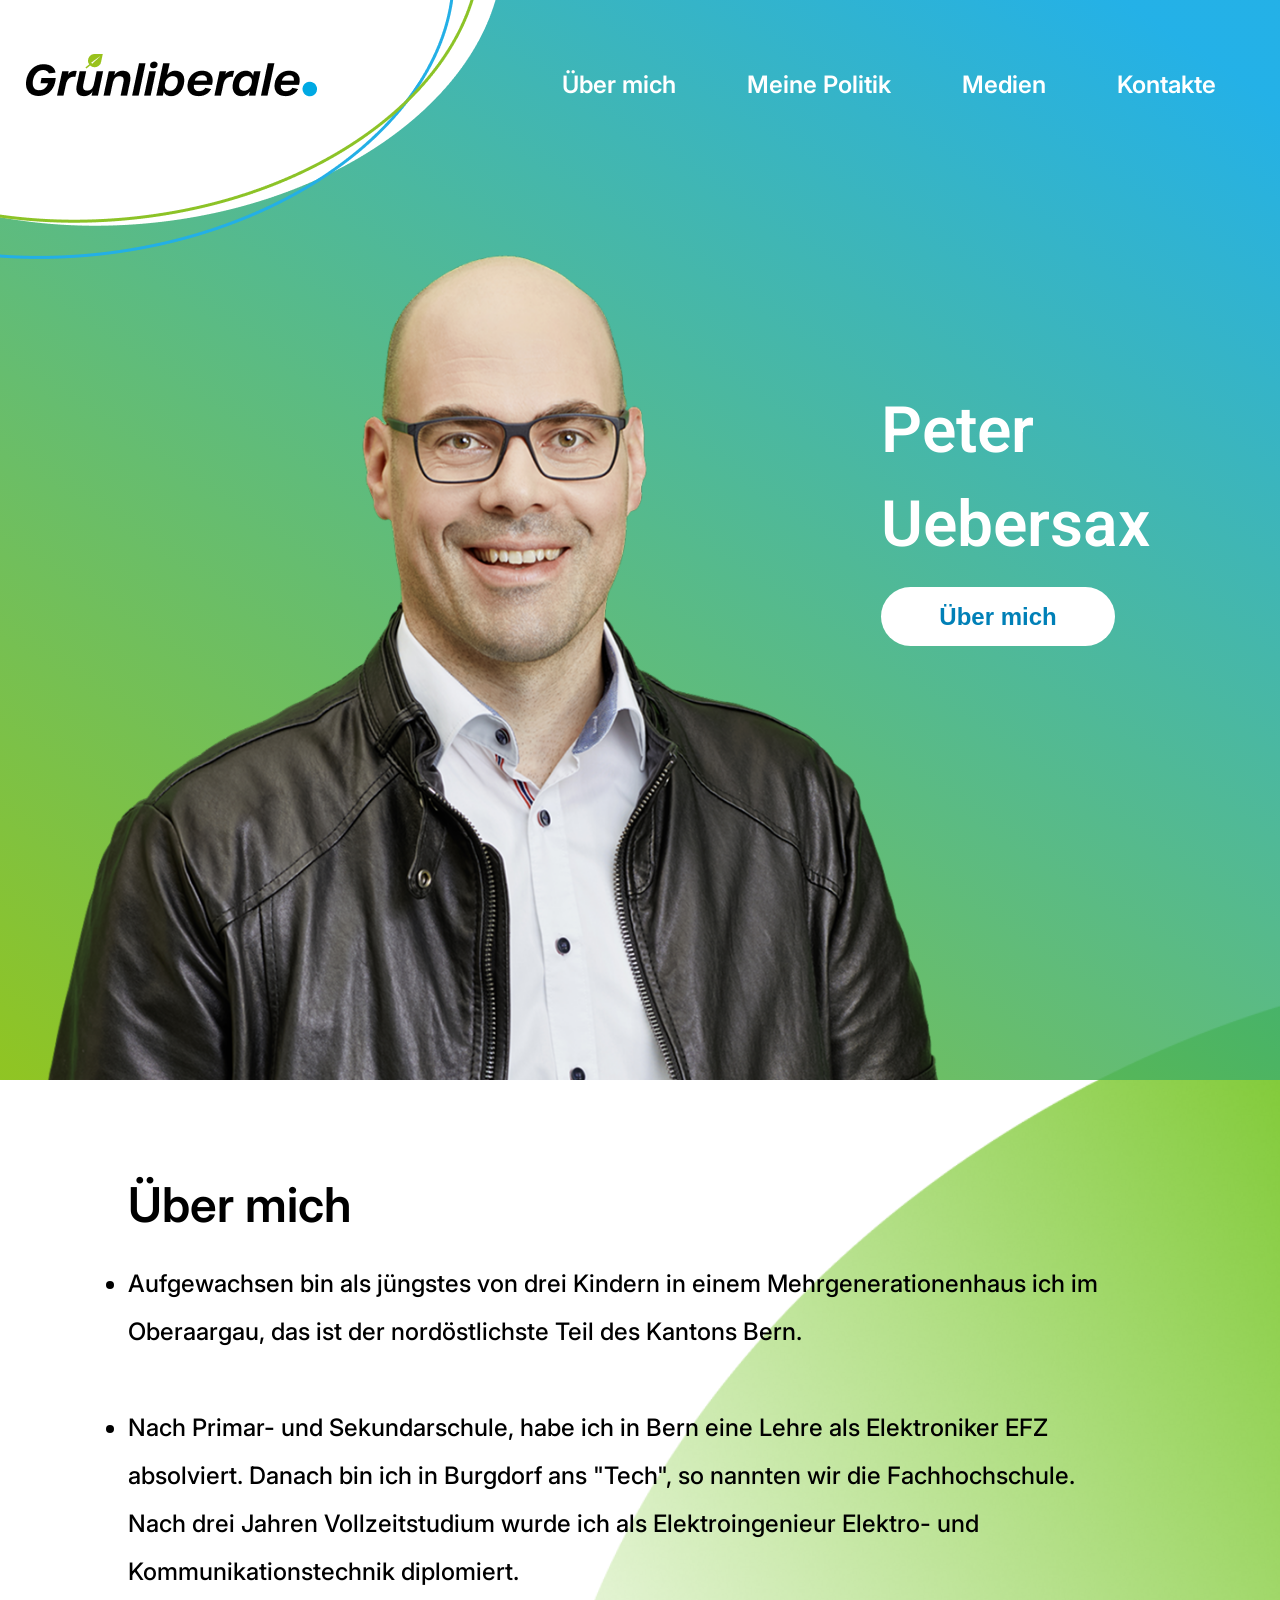
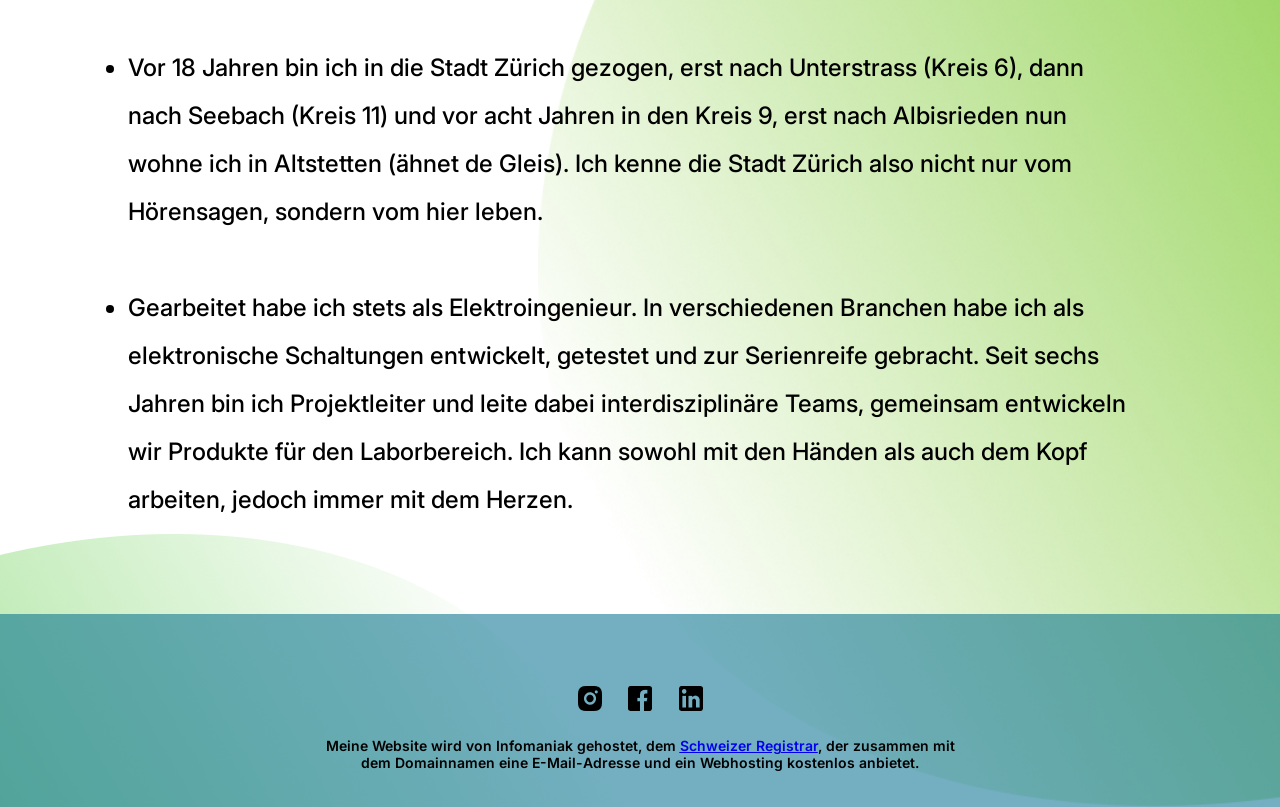
==== pages/about_me.html @ 48e0bdb0 "Pages separated" ====
<!DOCTYPE html>
<html lang="en">
  <head>
    <meta charset="UTF-8" />
    <meta name="viewport" content="width=device-width, initial-scale=1.0" />
    <title>Document</title>
    <link rel="stylesheet" href="../css/about_me.css" />
    <script src="../JS/about_me.js" defer></script>
  </head>
  <body>
    <header class="header">
      <button class="burger_toggle" id="burgerToggle" aria-label="Menu">
    <span></span>
    <span></span>
    <span></span>
  </button>
  <nav class="burger_menu" id="burgerMenu">
    <ul class="burger_menu__list">
      <li class="burger_menu__item"><a href="#main__title">Über mich</a></li>
      <li class="burger_menu__item"><a href="#meine-politik">Meine Politik</a></li>
      <li class="burger_menu__item"><a href="#medien">Medien</a></li>
      <li class="burger_menu__item"><a href="#kontakte">Kontakte</a></li>
    </ul>
  </nav>
  <ul class="header__block">
    <li class="header__about_me">Über mich</li>
    <li class="header__my_politic">Meine Politik</li>
    <li class="header__media">Medien</li>
    <li class="header__contacts">Kontakte</li>
  </ul>
    </header>
    <main class="main">
      <section class="main__slogan">
        <img class="main__logo_mobile" src="img/logo_mobile.png" alt="">
        <img class="main__logo" src="/img/logo.png" alt="" />
        <img
          class="main__logo_blue_line"
          src="/img/logo_blue_line.png"
          alt=""
        />
        <img
          class="main__logo_green_line"
          src="/img/logo_green_line.png"
          alt=""
        />
        <img class="main__logo_bg" src="/img/logo_bg.png" alt="" />
        <img class="main__img" src="/img/Peter_main.png" alt="" />
        <img class="main__img_mobile" src="/img/Peter_mobile.png" alt="" />

        <h1 class="main__name">Peter Uebersax</h1>
        <a href="#main__title"><button class="main__btn">Über mich</button></a>
      </section>
      <section class="main__text_section">
        <h2 class="main__title" id="main__title">Über mich</h2>
        <ul class="main__desc">
          <li class="main__desc__item">
            Aufgewachsen bin als jüngstes von drei Kindern in einem
            Mehrgenerationenhaus ich im Oberaargau, das ist der nordöstlichste
            Teil des Kantons Bern.
          </li>
          <br />
          <li class="main__desc__item">
            Nach Primar- und Sekundarschule, habe ich in Bern eine Lehre als
            Elektroniker EFZ absolviert. Danach bin ich in Burgdorf ans "Tech",
            so nannten wir die Fachhochschule. Nach drei Jahren Vollzeitstudium
            wurde ich als Elektroingenieur Elektro- und Kommunikationstechnik diplomiert.
          </li>
          <br />
          <li class="main__desc__item">
            Vor 18 Jahren bin ich in die Stadt Zürich gezogen, erst nach
            Unterstrass (Kreis 6), dann nach Seebach (Kreis 11) und vor acht
            Jahren in den Kreis 9, erst nach Albisrieden nun wohne ich in
            Altstetten (ähnet de Gleis). Ich kenne die Stadt Zürich also nicht
            nur vom Hörensagen, sondern vom hier leben.
          </li>
          <br />
          <li class="main__desc__item">
            Gearbeitet habe ich stets als Elektroingenieur. In verschiedenen
            Branchen habe ich als elektronische Schaltungen entwickelt, getestet
            und zur Serienreife gebracht. Seit sechs Jahren bin ich
            Projektleiter und leite dabei interdisziplinäre Teams, gemeinsam
            entwickeln wir Produkte für den Laborbereich. Ich kann sowohl mit
            den Händen als auch dem Kopf arbeiten, jedoch immer mit dem Herzen.
          </li>
        </ul>
      </section>
    </main>

    <footer class="footer">
        <ul class="footer__icons">
            <li class="footer__icons__item"><a href="https://www.instagram.com/peter.uebersax/"><img class="footer__icons__item__img" src="/img/insta.png" alt=""></a></li>
            <li class="footer__icons__item"><a href="https://www.facebook.com/peter.uebersax.12"><img class="footer__icons__item__img" src="/img/facebook.png" alt=""></a></li>
            <li class="footer__icons__item"><a href="https://www.linkedin.com/in/peter-u-022654145/"><img class="footer__icons__item__img" src="/img/linkedin.png" alt=""></a></li>
        </ul>
        <p class="footer__text">Meine Website wird von Infomaniak gehostet, dem <a href="https://www.infomaniak.com/de/domains"><span class="footer__text__link">Schweizer Registrar</a></span>, der zusammen mit dem Domainnamen eine E-Mail-Adresse und ein Webhosting kostenlos anbietet.</p>
        <img class="ellipse_left" src="/img/ellipse_left.png" alt="">
        <img class="ellipse_right" src="/img/ellipse_right.png" alt="">
        <img class="ellipse_mob_left" src="/img/ellipse_mob_left.png" alt="">
        <img class="ellipse_mob_right" src="/img/ellipse_mob_right.png" alt="">
    </footer>
  </body>
</html>
---- css/about_me.css ----
@import url("https://fonts.googleapis.com/css2?family=Heebo:wght@100..900&family=Inter:ital,opsz,wght@0,14..32,100..900;1,14..32,100..900&display=swap");
* {
  margin: 0;
  padding: 0;
  box-sizing: border-box;
}

html {
  scroll-behavior: smooth;
  overflow-x: hidden;
  width: 100%;
}

body {
  margin: 0 auto;
  width: 100%;
  max-width: 1920px;
  overflow-x: hidden;
  margin: 0 auto;
  font-weight: 500;
  font-size: 24px;
  font-family: "Inter", sans-serif;
  position: relative;
}

.header__block {
  position: absolute;
  top: 70px;
  right: 5%;
  display: flex;
  width: 654px;
  height: 29px;
  justify-content: space-between;
  align-items: center;
  color: #ffffff;
  z-index: 2;
  list-style: none;
  font-weight: 600;
  font-size: 24px;
  cursor: url("/img/leaf.png"), auto;
}

.main {
  width: 100%;
}
.main__slogan {
  position: relative;
  width: 100%;
  max-width: 1920px;
  height: 1080px;
  background: linear-gradient(213.38deg, rgba(0, 164, 227, 0.86) 5.39%, rgba(125, 187, 0, 0.86) 99.09%);
  overflow: hidden;
}
.main__img {
  position: absolute;
  bottom: 0;
  left: 65px;
  max-width: 90%;
  height: auto;
}
.main__img_mobile {
  display: none;
}
.main__logo {
  position: absolute;
  top: 5%;
  left: 2%;
  z-index: 2;
}
.main__logo_mobile {
  display: none;
}
.main__logo_blue_line {
  position: absolute;
  top: 0;
  left: 0;
  z-index: 2;
}
.main__logo_green_line {
  position: absolute;
  top: 0;
  left: 0;
  z-index: 2;
}
.main__logo_bg {
  position: absolute;
  top: 0;
  left: 0;
  z-index: 1;
}
.main__name {
  padding: 385px 14px 14px 881px;
  color: #ffffff;
  z-index: 2;
  font-family: "Heebo", sans-serif;
  font-weight: 600;
  font-size: 96px;
  vertical-align: middle;
}
.main__btn {
  border-radius: 36px;
  background-color: #ffffff;
  width: 234px;
  height: 59px;
  color: #0080b7;
  border-style: none;
  margin-left: 881px;
  font-weight: 600;
  font-size: 24px;
  cursor: url("/img/leaf.png"), auto;
  position: relative;
  z-index: 3;
}
.main__text_section {
  width: 80%;
  padding-top: 95px;
  padding-bottom: 10vh;
  margin: 0 auto;
}
.main__title {
  width: 100%;
  max-width: 1675px;
  height: 58px;
  margin: 0 auto;
  font-weight: 600;
  font-size: 48px;
  vertical-align: middle;
}
.main__desc {
  width: 100%;
  max-width: 1675px;
  height: auto;
  margin-top: 27px;
  font-size: 24px;
  line-height: 48px;
  vertical-align: middle;
  padding-right: 20px;
  box-sizing: border-box;
}

.footer {
  width: 100%;
  height: auto;
  background-color: rgba(1, 109, 140, 0.5490196078);
  position: relative;
}
.footer__icons {
  width: 125px;
  height: auto;
  margin: 0 auto;
  display: flex;
  justify-content: space-between;
  align-items: center;
  list-style: none;
  padding-top: 8vh;
}
.footer__icons__item__img {
  cursor: url("/img/leaf.png"), auto;
}
.footer__text {
  width: 90%;
  max-width: 647px;
  height: auto;
  margin: 0 auto;
  margin-top: 20px;
  padding-bottom: 4vh;
  font-size: 14px;
  text-align: center;
  font-weight: 600;
  font-weight: 600;
  font-size: 14px;
  text-align: center;
  vertical-align: middle;
  text-decoration-style: solid;
  color: #000000;
}
.footer__text__link {
  text-decoration: underline;
  cursor: url("/img/leaf.png"), auto;
}

.ellipse_left {
  position: absolute;
  bottom: 0;
  left: 0;
  z-index: -1;
}

.ellipse_right {
  position: absolute;
  bottom: 0;
  right: 0;
  z-index: -1;
  max-width: 50vw;
  zoom: 1.2;
}

.ellipse_mob_left {
  display: none;
}

.ellipse_mob_right {
  display: none;
}

@media (max-width: 1600px) {
  .main__img {
    left: 4vw;
    zoom: 90%;
    height: auto;
  }
  .main__name {
    font-size: 64px;
  }
}
@media (max-width: 1200px) {
  .main__img {
    left: 2vw;
    zoom: 80%;
    height: auto;
  }
  .main__name {
    font-size: 54px;
    margin-left: -100px;
  }
  .main__btn {
    width: 14vw;
    height: 50px;
    margin-left: 780px;
    font-size: 22px;
  }
  .main__logo {
    zoom: 68%;
    position: absolute;
    top: 5%;
    left: 2%;
    z-index: 2;
  }
  .main__logo_blue_line {
    zoom: 68%;
  }
  .main__logo_green_line {
    zoom: 68%;
  }
  .main__logo_bg {
    zoom: 68%;
  }
  .main__slogan {
    height: 78vh;
  }
}
@media (max-width: 1024px) {
  .main__img {
    zoom: 60%;
  }
  .main__name {
    font-size: 46px;
    margin-left: -290px;
    margin-top: -140px;
  }
  .main__btn {
    width: 14vw;
    height: 50px;
    margin-left: 600px;
  }
  .main__logo {
    zoom: 50%;
  }
  .main__logo_blue_line {
    zoom: 50%;
  }
  .main__logo_green_line {
    zoom: 50%;
  }
  .main__logo_bg {
    zoom: 50%;
  }
  .main__slogan {
    height: 700px;
  }
  .header__block {
    position: absolute;
    top: 50px;
    width: 60vw;
    font-size: 18px;
  }
}
@media (max-width: 820px) {
  .main__img {
    zoom: 50%;
  }
  .main__name {
    font-size: 34px;
    margin-left: -400px;
    margin-top: -9vh;
  }
  .main__btn {
    height: 45px;
    font-size: 16px;
    margin-left: 480px;
  }
  .main__logo {
    zoom: 50%;
  }
  .main__logo_blue_line {
    zoom: 50%;
  }
  .main__logo_green_line {
    zoom: 50%;
  }
  .main__logo_bg {
    zoom: 50%;
  }
  .main__slogan {
    height: 600px;
  }
  .header__block {
    position: absolute;
    top: 50px;
    width: 60vw;
    font-size: 18px;
  }
}
@media (max-width: 650px) {
  .main__img {
    zoom: 40%;
  }
  .main__name {
    font-size: 24px;
    margin-left: -520px;
    margin-top: -19vh;
  }
  .main__btn {
    font-size: 14px;
    margin-left: 360px;
    height: 30px;
  }
  .main__logo {
    zoom: 30%;
  }
  .main__logo_blue_line {
    zoom: 30%;
  }
  .main__logo_green_line {
    zoom: 30%;
  }
  .main__logo_bg {
    zoom: 30%;
  }
  .main__slogan {
    height: 500px;
  }
  .header__block {
    position: absolute;
    top: 30px;
    width: 65vw;
    font-size: 12px;
  }
}
@media (max-width: 480px) {
  .main__slogan {
    height: 852px;
    background: url("../img/about_me_bg_mobile.png") no-repeat center/cover;
  }
  .main__img {
    display: none;
  }
  .main__img_mobile {
    display: block;
    position: absolute;
    bottom: 0;
    left: 0;
    height: 517px;
  }
  .main__name {
    position: absolute;
    top: 204px;
    right: 26px;
    font-size: 40px;
    vertical-align: middle;
    height: 59px;
    padding: 0;
    margin: 0;
  }
  .main__btn {
    font-size: 14px;
    margin: 0;
    position: absolute;
    top: 282px;
    right: 26px;
    height: 33px;
    width: 135px;
  }
  .main__logo {
    display: none;
  }
  .main__logo_mobile {
    display: block;
    position: absolute;
    top: 0;
    left: 0;
    z-index: 2;
    scale: 25%;
    transform-origin: top left;
  }
  .main__logo_blue_line {
    display: none;
  }
  .main__logo_green_line {
    display: none;
  }
  .main__logo_bg {
    display: none;
  }
  .main__slogan {
    height: 852px;
  }
  .main__title {
    font-size: 29px;
  }
  .main__desc {
    margin-top: 0;
  }
  .main__desc__item {
    font-size: 16px;
    line-height: 22px;
  }
  .main__text_section {
    padding-top: 47px;
  }
  .header__block {
    display: none;
  }
  .footer__icons {
    padding-top: 31px;
  }
  .footer__text {
    font-size: 10px;
    margin-top: 0;
    padding-bottom: 15px;
  }
  .ellipse_left {
    display: none;
  }
  .ellipse_right {
    display: none;
  }
  .ellipse_mob_left {
    display: block;
    position: absolute;
    bottom: 0;
    left: 0;
    z-index: -1;
    width: 200px;
  }
  .ellipse_mob_right {
    display: block;
    position: absolute;
    bottom: 850px;
    right: 0;
    z-index: -1;
    width: 190px;
  }
}
.burger_toggle {
  display: none;
  position: absolute;
  top: 32px;
  right: 32px;
  width: 36px;
  height: 36px;
  background: none;
  border: none;
  cursor: pointer;
  z-index: 11;
  padding: 0;
  flex-direction: column;
  justify-content: space-around;
  align-items: center;
}
.burger_toggle span {
  display: block;
  width: 28px;
  height: 3px;
  background-color: #ffffff;
  border-radius: 2px;
  transition: all 0.3s ease;
}
.burger_toggle.active span:nth-child(1) {
  transform: rotate(45deg) translate(10px, 10px);
}
.burger_toggle.active span:nth-child(2) {
  opacity: 0;
}
.burger_toggle.active span:nth-child(3) {
  transform: rotate(-45deg) translate(7px, -7px);
}

.burger_menu {
  display: none;
  position: fixed;
  top: 0;
  left: -100%;
  width: 100%;
  height: 100vh;
  background: linear-gradient(213.38deg, rgba(0, 164, 227, 0.95) 5.39%, rgba(125, 187, 0, 0.95) 99.09%);
  z-index: 10;
  transition: left 0.3s ease;
}
.burger_menu.active {
  left: 0;
}
.burger_menu__list {
  display: flex;
  flex-direction: column;
  justify-content: center;
  align-items: center;
  height: 100%;
  list-style: none;
  padding: 0;
  margin: 0;
  gap: 40px;
}
.burger_menu__item a {
  color: #ffffff;
  font-size: 32px;
  font-weight: 600;
}
.burger_menu__item a:hover {
  transform: scale(1.1);
}
.burger_menu__item a:active {
  transform: scale(0.95);
}

@media (max-width: 480px) {
  .burger_toggle {
    display: flex;
  }
  .burger_menu {
    display: block;
  }
}
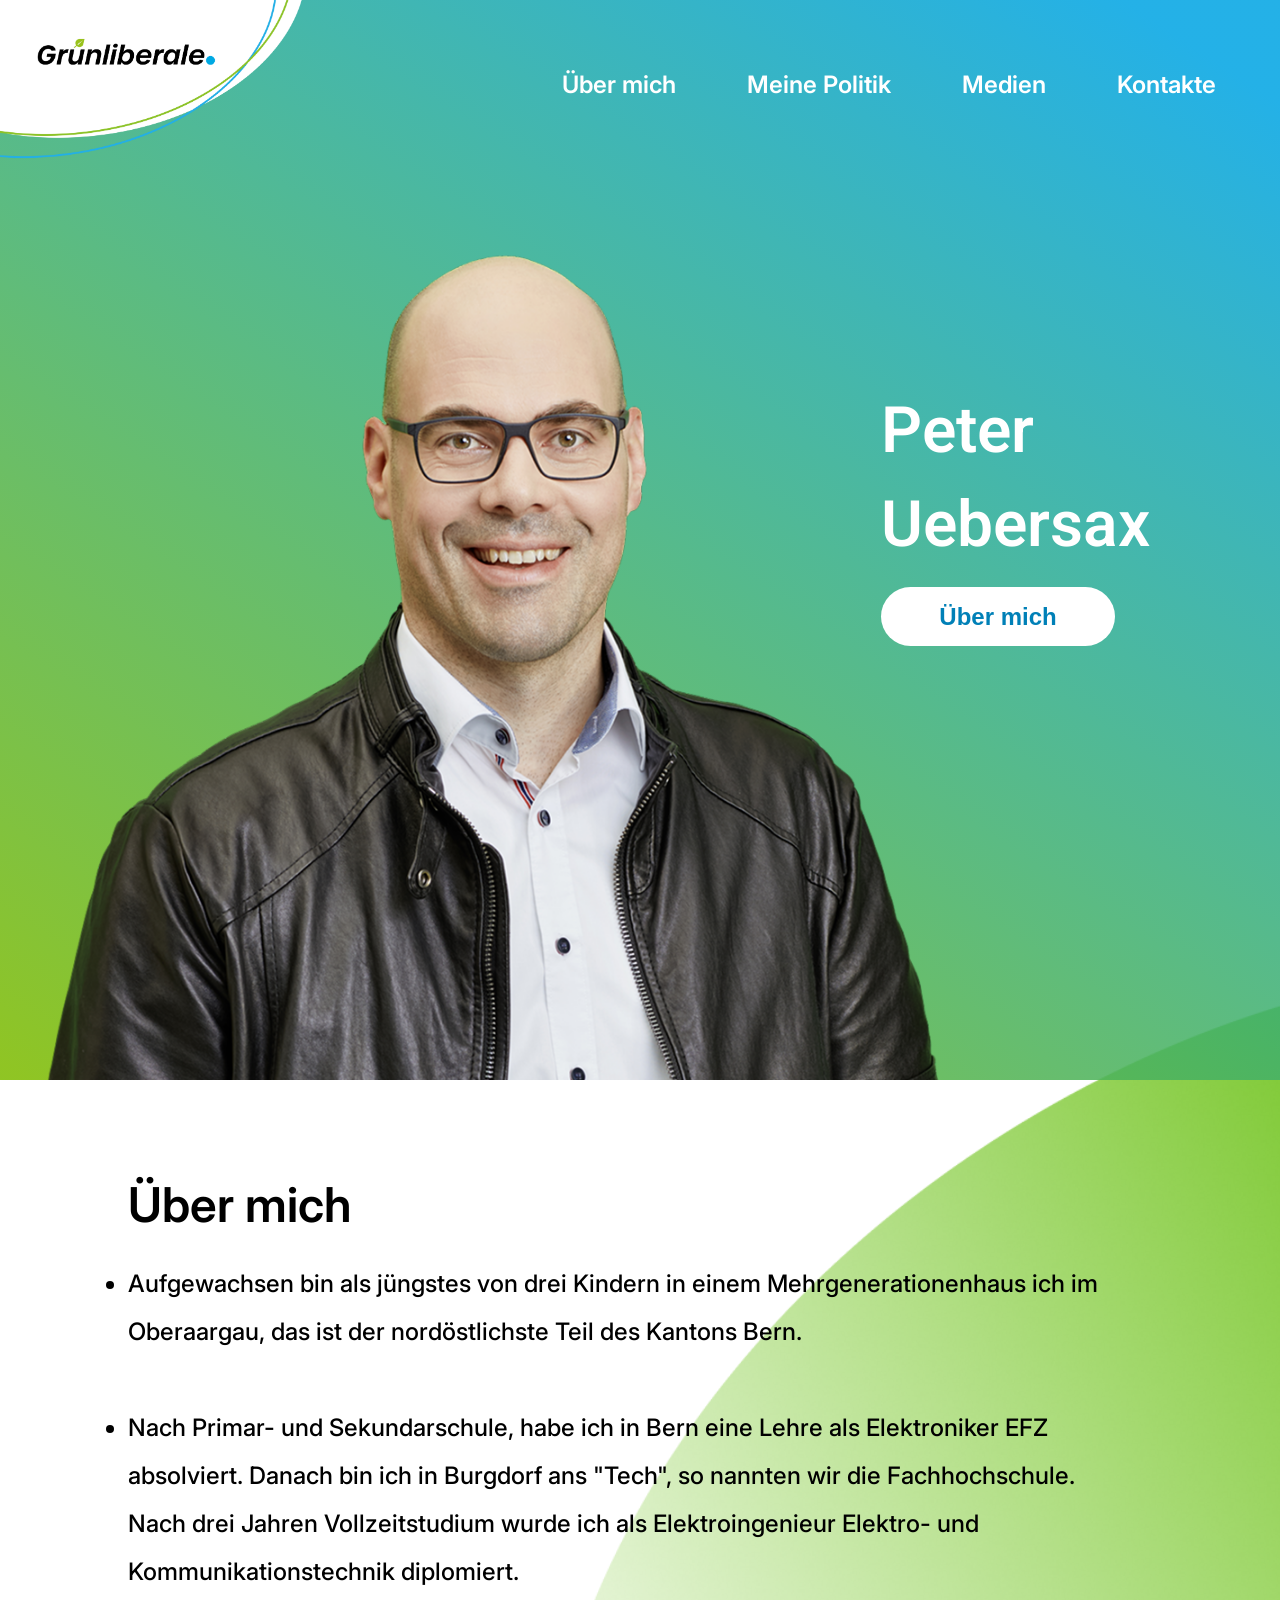
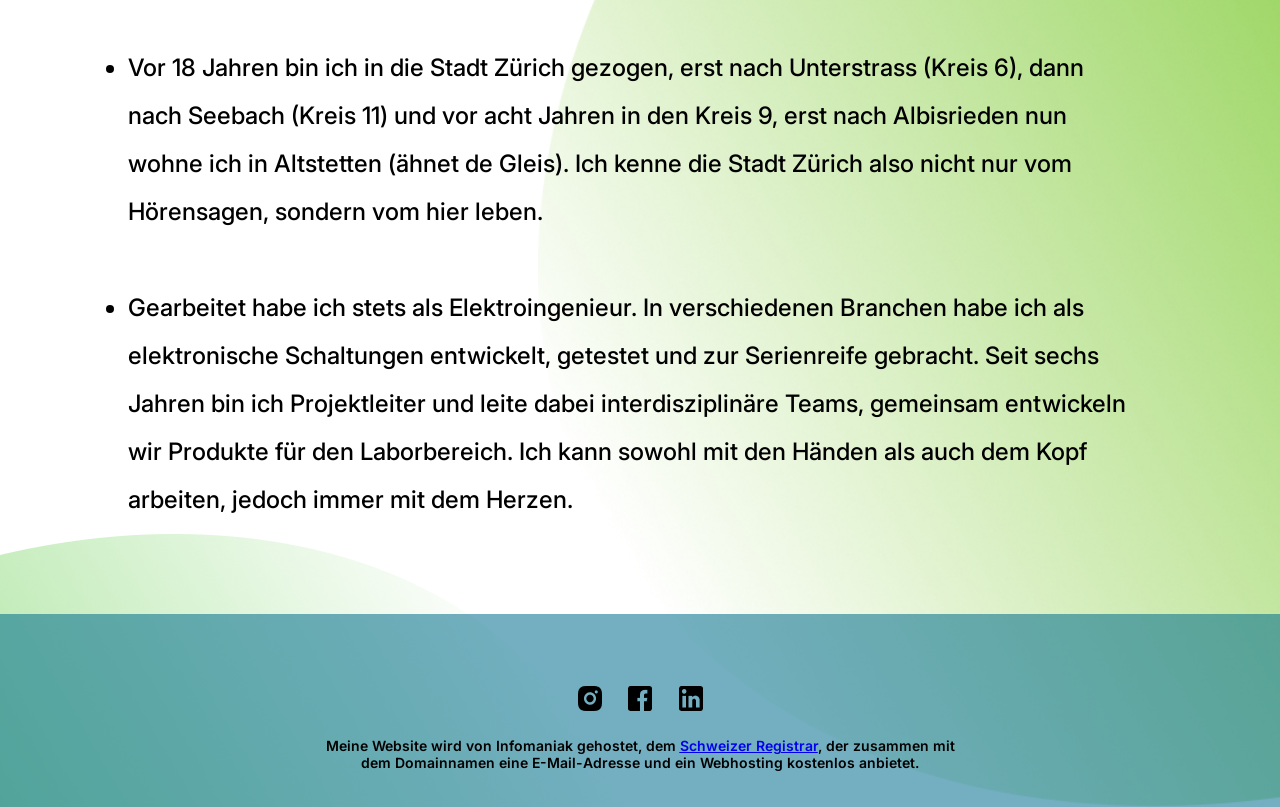
==== commit 3c4f8dc0: "worked on Meine Politic page" ====
--- a/pages/about_me.html
+++ b/pages/about_me.html
@@ -3,9 +3,11 @@
   <head>
     <meta charset="UTF-8" />
     <meta name="viewport" content="width=device-width, initial-scale=1.0" />
-    <title>Document</title>
+    <title>Über mich</title>
     <link rel="stylesheet" href="../css/about_me.css" />
-    <script src="../JS/about_me.js" defer></script>
+    <link rel="stylesheet" href="../css/footer.css">
+    
+    <script src="../JS/burger.js" defer></script>
   </head>
   <body>
     <header class="header">
@@ -31,19 +33,9 @@
     </header>
     <main class="main">
       <section class="main__slogan">
-        <img class="main__logo_mobile" src="img/logo_mobile.png" alt="">
+        <img class="main__logo_mobile" src="../img/logo_mobile.png" alt="">
         <img class="main__logo" src="/img/logo.png" alt="" />
-        <img
-          class="main__logo_blue_line"
-          src="/img/logo_blue_line.png"
-          alt=""
-        />
-        <img
-          class="main__logo_green_line"
-          src="/img/logo_green_line.png"
-          alt=""
-        />
-        <img class="main__logo_bg" src="/img/logo_bg.png" alt="" />
+
         <img class="main__img" src="/img/Peter_main.png" alt="" />
         <img class="main__img_mobile" src="/img/Peter_mobile.png" alt="" />
 
@@ -99,4 +91,4 @@
         <img class="ellipse_mob_right" src="/img/ellipse_mob_right.png" alt="">
     </footer>
   </body>
-</html>
+</html>
--- a/css/about_me.css
+++ b/css/about_me.css
@@ -1,28 +1,49 @@
 @import url("https://fonts.googleapis.com/css2?family=Heebo:wght@100..900&family=Inter:ital,opsz,wght@0,14..32,100..900;1,14..32,100..900&display=swap");
-* {
-  margin: 0;
-  padding: 0;
-  box-sizing: border-box;
-}
-
-html {
-  scroll-behavior: smooth;
-  overflow-x: hidden;
-  width: 100%;
-}
-
-body {
-  margin: 0 auto;
-  width: 100%;
-  max-width: 1920px;
-  overflow-x: hidden;
-  margin: 0 auto;
-  font-weight: 500;
-  font-size: 24px;
-  font-family: "Inter", sans-serif;
-  position: relative;
-}
-
+.main__logo {
+  position: absolute;
+  top: 0;
+  left: 0;
+  z-index: 2;
+  width: 25%;
+}
+.main__logo_mobile {
+  display: none;
+}
+
+@media (max-width: 1200px) {
+  .main__logo {
+    zoom: 68%;
+    position: absolute;
+    z-index: 2;
+  }
+  .main__slogan {
+    height: 78vh;
+  }
+}
+@media (max-width: 1024px) {
+  .main__logo {
+    zoom: 50%;
+  }
+}
+@media (max-width: 650px) {
+  .main__logo {
+    zoom: 30%;
+  }
+}
+@media (max-width: 480px) {
+  .main__logo {
+    display: none;
+  }
+  .main__logo_mobile {
+    display: block;
+    position: absolute;
+    top: 0;
+    left: 0;
+    z-index: 2;
+    scale: 25%;
+    transform-origin: top left;
+  }
+}
 .header__block {
   position: absolute;
   top: 70px;
@@ -37,247 +58,10 @@
   list-style: none;
   font-weight: 600;
   font-size: 24px;
-  cursor: url("/img/leaf.png"), auto;
-}
-
-.main {
-  width: 100%;
-}
-.main__slogan {
-  position: relative;
-  width: 100%;
-  max-width: 1920px;
-  height: 1080px;
-  background: linear-gradient(213.38deg, rgba(0, 164, 227, 0.86) 5.39%, rgba(125, 187, 0, 0.86) 99.09%);
-  overflow: hidden;
-}
-.main__img {
-  position: absolute;
-  bottom: 0;
-  left: 65px;
-  max-width: 90%;
-  height: auto;
-}
-.main__img_mobile {
-  display: none;
-}
-.main__logo {
-  position: absolute;
-  top: 5%;
-  left: 2%;
-  z-index: 2;
-}
-.main__logo_mobile {
-  display: none;
-}
-.main__logo_blue_line {
-  position: absolute;
-  top: 0;
-  left: 0;
-  z-index: 2;
-}
-.main__logo_green_line {
-  position: absolute;
-  top: 0;
-  left: 0;
-  z-index: 2;
-}
-.main__logo_bg {
-  position: absolute;
-  top: 0;
-  left: 0;
-  z-index: 1;
-}
-.main__name {
-  padding: 385px 14px 14px 881px;
-  color: #ffffff;
-  z-index: 2;
-  font-family: "Heebo", sans-serif;
-  font-weight: 600;
-  font-size: 96px;
-  vertical-align: middle;
-}
-.main__btn {
-  border-radius: 36px;
-  background-color: #ffffff;
-  width: 234px;
-  height: 59px;
-  color: #0080b7;
-  border-style: none;
-  margin-left: 881px;
-  font-weight: 600;
-  font-size: 24px;
-  cursor: url("/img/leaf.png"), auto;
-  position: relative;
-  z-index: 3;
-}
-.main__text_section {
-  width: 80%;
-  padding-top: 95px;
-  padding-bottom: 10vh;
-  margin: 0 auto;
-}
-.main__title {
-  width: 100%;
-  max-width: 1675px;
-  height: 58px;
-  margin: 0 auto;
-  font-weight: 600;
-  font-size: 48px;
-  vertical-align: middle;
-}
-.main__desc {
-  width: 100%;
-  max-width: 1675px;
-  height: auto;
-  margin-top: 27px;
-  font-size: 24px;
-  line-height: 48px;
-  vertical-align: middle;
-  padding-right: 20px;
-  box-sizing: border-box;
-}
-
-.footer {
-  width: 100%;
-  height: auto;
-  background-color: rgba(1, 109, 140, 0.5490196078);
-  position: relative;
-}
-.footer__icons {
-  width: 125px;
-  height: auto;
-  margin: 0 auto;
-  display: flex;
-  justify-content: space-between;
-  align-items: center;
-  list-style: none;
-  padding-top: 8vh;
-}
-.footer__icons__item__img {
-  cursor: url("/img/leaf.png"), auto;
-}
-.footer__text {
-  width: 90%;
-  max-width: 647px;
-  height: auto;
-  margin: 0 auto;
-  margin-top: 20px;
-  padding-bottom: 4vh;
-  font-size: 14px;
-  text-align: center;
-  font-weight: 600;
-  font-weight: 600;
-  font-size: 14px;
-  text-align: center;
-  vertical-align: middle;
-  text-decoration-style: solid;
-  color: #000000;
-}
-.footer__text__link {
-  text-decoration: underline;
-  cursor: url("/img/leaf.png"), auto;
-}
-
-.ellipse_left {
-  position: absolute;
-  bottom: 0;
-  left: 0;
-  z-index: -1;
-}
-
-.ellipse_right {
-  position: absolute;
-  bottom: 0;
-  right: 0;
-  z-index: -1;
-  max-width: 50vw;
-  zoom: 1.2;
-}
-
-.ellipse_mob_left {
-  display: none;
-}
-
-.ellipse_mob_right {
-  display: none;
-}
-
-@media (max-width: 1600px) {
-  .main__img {
-    left: 4vw;
-    zoom: 90%;
-    height: auto;
-  }
-  .main__name {
-    font-size: 64px;
-  }
-}
-@media (max-width: 1200px) {
-  .main__img {
-    left: 2vw;
-    zoom: 80%;
-    height: auto;
-  }
-  .main__name {
-    font-size: 54px;
-    margin-left: -100px;
-  }
-  .main__btn {
-    width: 14vw;
-    height: 50px;
-    margin-left: 780px;
-    font-size: 22px;
-  }
-  .main__logo {
-    zoom: 68%;
-    position: absolute;
-    top: 5%;
-    left: 2%;
-    z-index: 2;
-  }
-  .main__logo_blue_line {
-    zoom: 68%;
-  }
-  .main__logo_green_line {
-    zoom: 68%;
-  }
-  .main__logo_bg {
-    zoom: 68%;
-  }
-  .main__slogan {
-    height: 78vh;
-  }
-}
+  cursor: url("../img/leaf.png"), auto;
+}
+
 @media (max-width: 1024px) {
-  .main__img {
-    zoom: 60%;
-  }
-  .main__name {
-    font-size: 46px;
-    margin-left: -290px;
-    margin-top: -140px;
-  }
-  .main__btn {
-    width: 14vw;
-    height: 50px;
-    margin-left: 600px;
-  }
-  .main__logo {
-    zoom: 50%;
-  }
-  .main__logo_blue_line {
-    zoom: 50%;
-  }
-  .main__logo_green_line {
-    zoom: 50%;
-  }
-  .main__logo_bg {
-    zoom: 50%;
-  }
-  .main__slogan {
-    height: 700px;
-  }
   .header__block {
     position: absolute;
     top: 50px;
@@ -285,71 +69,7 @@
     font-size: 18px;
   }
 }
-@media (max-width: 820px) {
-  .main__img {
-    zoom: 50%;
-  }
-  .main__name {
-    font-size: 34px;
-    margin-left: -400px;
-    margin-top: -9vh;
-  }
-  .main__btn {
-    height: 45px;
-    font-size: 16px;
-    margin-left: 480px;
-  }
-  .main__logo {
-    zoom: 50%;
-  }
-  .main__logo_blue_line {
-    zoom: 50%;
-  }
-  .main__logo_green_line {
-    zoom: 50%;
-  }
-  .main__logo_bg {
-    zoom: 50%;
-  }
-  .main__slogan {
-    height: 600px;
-  }
-  .header__block {
-    position: absolute;
-    top: 50px;
-    width: 60vw;
-    font-size: 18px;
-  }
-}
 @media (max-width: 650px) {
-  .main__img {
-    zoom: 40%;
-  }
-  .main__name {
-    font-size: 24px;
-    margin-left: -520px;
-    margin-top: -19vh;
-  }
-  .main__btn {
-    font-size: 14px;
-    margin-left: 360px;
-    height: 30px;
-  }
-  .main__logo {
-    zoom: 30%;
-  }
-  .main__logo_blue_line {
-    zoom: 30%;
-  }
-  .main__logo_green_line {
-    zoom: 30%;
-  }
-  .main__logo_bg {
-    zoom: 30%;
-  }
-  .main__slogan {
-    height: 500px;
-  }
   .header__block {
     position: absolute;
     top: 30px;
@@ -358,108 +78,8 @@
   }
 }
 @media (max-width: 480px) {
-  .main__slogan {
-    height: 852px;
-    background: url("../img/about_me_bg_mobile.png") no-repeat center/cover;
-  }
-  .main__img {
-    display: none;
-  }
-  .main__img_mobile {
-    display: block;
-    position: absolute;
-    bottom: 0;
-    left: 0;
-    height: 517px;
-  }
-  .main__name {
-    position: absolute;
-    top: 204px;
-    right: 26px;
-    font-size: 40px;
-    vertical-align: middle;
-    height: 59px;
-    padding: 0;
-    margin: 0;
-  }
-  .main__btn {
-    font-size: 14px;
-    margin: 0;
-    position: absolute;
-    top: 282px;
-    right: 26px;
-    height: 33px;
-    width: 135px;
-  }
-  .main__logo {
-    display: none;
-  }
-  .main__logo_mobile {
-    display: block;
-    position: absolute;
-    top: 0;
-    left: 0;
-    z-index: 2;
-    scale: 25%;
-    transform-origin: top left;
-  }
-  .main__logo_blue_line {
-    display: none;
-  }
-  .main__logo_green_line {
-    display: none;
-  }
-  .main__logo_bg {
-    display: none;
-  }
-  .main__slogan {
-    height: 852px;
-  }
-  .main__title {
-    font-size: 29px;
-  }
-  .main__desc {
-    margin-top: 0;
-  }
-  .main__desc__item {
-    font-size: 16px;
-    line-height: 22px;
-  }
-  .main__text_section {
-    padding-top: 47px;
-  }
   .header__block {
     display: none;
-  }
-  .footer__icons {
-    padding-top: 31px;
-  }
-  .footer__text {
-    font-size: 10px;
-    margin-top: 0;
-    padding-bottom: 15px;
-  }
-  .ellipse_left {
-    display: none;
-  }
-  .ellipse_right {
-    display: none;
-  }
-  .ellipse_mob_left {
-    display: block;
-    position: absolute;
-    bottom: 0;
-    left: 0;
-    z-index: -1;
-    width: 200px;
-  }
-  .ellipse_mob_right {
-    display: block;
-    position: absolute;
-    bottom: 850px;
-    right: 0;
-    z-index: -1;
-    width: 190px;
   }
 }
 .burger_toggle {
@@ -540,4 +160,327 @@
   .burger_menu {
     display: block;
   }
+}
+.footer {
+  width: 100%;
+  background-color: rgba(1, 109, 140, 0.5490196078);
+  position: relative;
+}
+.footer__icons {
+  width: 125px;
+  height: auto;
+  margin: 0 auto;
+  display: flex;
+  justify-content: space-between;
+  align-items: center;
+  list-style: none;
+  padding-top: 8vh;
+}
+.footer__icons__item__img {
+  cursor: url("/img/leaf.png"), auto;
+}
+.footer__text {
+  width: 90%;
+  max-width: 647px;
+  height: auto;
+  margin: 0 auto;
+  margin-top: 20px;
+  padding-bottom: 4vh;
+  font-size: 14px;
+  text-align: center;
+  font-weight: 600;
+  font-weight: 600;
+  font-size: 14px;
+  text-align: center;
+  vertical-align: middle;
+  text-decoration-style: solid;
+  color: #000000;
+}
+.footer__text__link {
+  text-decoration: underline;
+  cursor: url("/img/leaf.png"), auto;
+}
+
+@media (max-width: 480px) {
+  .footer__icons {
+    padding-top: 31px;
+  }
+  .footer__text {
+    font-size: 10px;
+    margin-top: 0;
+    padding-bottom: 15px;
+  }
+}
+* {
+  margin: 0;
+  padding: 0;
+  box-sizing: border-box;
+}
+
+html {
+  scroll-behavior: smooth;
+  overflow-x: hidden;
+  width: 100%;
+}
+
+body {
+  margin: 0 auto;
+  width: 100%;
+  max-width: 1920px;
+  overflow-x: hidden;
+  margin: 0 auto;
+  font-weight: 500;
+  font-size: 24px;
+  font-family: "Inter", sans-serif;
+  position: relative;
+}
+
+.main {
+  width: 100%;
+}
+.main__slogan {
+  position: relative;
+  width: 100%;
+  max-width: 1920px;
+  height: 1080px;
+  background: linear-gradient(213.38deg, rgba(0, 164, 227, 0.86) 5.39%, rgba(125, 187, 0, 0.86) 99.09%);
+  overflow: hidden;
+}
+.main__img {
+  position: absolute;
+  bottom: 0;
+  left: 65px;
+  max-width: 90%;
+  height: auto;
+}
+.main__img_mobile {
+  display: none;
+}
+.main__name {
+  padding: 385px 14px 14px 881px;
+  color: #ffffff;
+  z-index: 2;
+  font-family: "Heebo", sans-serif;
+  font-weight: 600;
+  font-size: 96px;
+  vertical-align: middle;
+}
+.main__btn {
+  border-radius: 36px;
+  background-color: #ffffff;
+  width: 234px;
+  height: 59px;
+  color: #0080b7;
+  border-style: none;
+  margin-left: 881px;
+  font-weight: 600;
+  font-size: 24px;
+  cursor: url("/img/leaf.png"), auto;
+  position: relative;
+  z-index: 3;
+}
+.main__text_section {
+  width: 80%;
+  padding-top: 95px;
+  padding-bottom: 10vh;
+  margin: 0 auto;
+}
+.main__title {
+  width: 100%;
+  max-width: 1675px;
+  height: 58px;
+  margin: 0 auto;
+  font-weight: 600;
+  font-size: 48px;
+  vertical-align: middle;
+}
+.main__desc {
+  width: 100%;
+  max-width: 1675px;
+  height: auto;
+  margin-top: 27px;
+  font-size: 24px;
+  line-height: 48px;
+  vertical-align: middle;
+  padding-right: 20px;
+  box-sizing: border-box;
+}
+
+.ellipse_left {
+  position: absolute;
+  bottom: 0;
+  left: 0;
+  z-index: -1;
+}
+
+.ellipse_right {
+  position: absolute;
+  bottom: 0;
+  right: 0;
+  z-index: -1;
+  max-width: 50vw;
+  zoom: 1.2;
+}
+
+.ellipse_mob_left {
+  display: none;
+}
+
+.ellipse_mob_right {
+  display: none;
+}
+
+@media (max-width: 1600px) {
+  .main__img {
+    left: 4vw;
+    zoom: 90%;
+    height: auto;
+  }
+  .main__name {
+    font-size: 64px;
+  }
+}
+@media (max-width: 1200px) {
+  .main__img {
+    left: 2vw;
+    zoom: 80%;
+    height: auto;
+  }
+  .main__name {
+    font-size: 54px;
+    margin-left: -100px;
+  }
+  .main__btn {
+    width: 14vw;
+    height: 50px;
+    margin-left: 780px;
+    font-size: 22px;
+  }
+}
+@media (max-width: 1024px) {
+  .main__img {
+    zoom: 60%;
+  }
+  .main__name {
+    font-size: 46px;
+    margin-left: -290px;
+    margin-top: -140px;
+  }
+  .main__btn {
+    width: 14vw;
+    height: 50px;
+    margin-left: 600px;
+  }
+  .main__slogan {
+    height: 700px;
+  }
+}
+@media (max-width: 1024px) and (max-width: 820px) {
+  .main__img {
+    zoom: 50%;
+  }
+  .main__name {
+    font-size: 34px;
+    margin-left: -400px;
+    margin-top: -9vh;
+  }
+  .main__btn {
+    height: 45px;
+    font-size: 16px;
+    margin-left: 480px;
+  }
+  .main__slogan {
+    height: 600px;
+  }
+}
+@media (max-width: 1024px) and (max-width: 650px) {
+  .main__img {
+    zoom: 40%;
+  }
+  .main__name {
+    font-size: 24px;
+    margin-left: -520px;
+    margin-top: -19vh;
+  }
+  .main__btn {
+    font-size: 14px;
+    margin-left: 360px;
+    height: 30px;
+  }
+  .main__slogan {
+    height: 500px;
+  }
+}
+@media (max-width: 1024px) and (max-width: 480px) {
+  .main__slogan {
+    height: 852px;
+    background: url("../img/about_me_bg_mobile.png") no-repeat center/cover;
+  }
+  .main__img {
+    display: none;
+  }
+  .main__img_mobile {
+    display: block;
+    position: absolute;
+    bottom: 0;
+    left: 0;
+    height: 517px;
+  }
+  .main__name {
+    position: absolute;
+    top: 204px;
+    right: 26px;
+    font-size: 40px;
+    vertical-align: middle;
+    height: 59px;
+    padding: 0;
+    margin: 0;
+  }
+  .main__btn {
+    font-size: 14px;
+    margin: 0;
+    position: absolute;
+    top: 282px;
+    right: 26px;
+    height: 33px;
+    width: 135px;
+  }
+  .main__slogan {
+    height: 852px;
+  }
+  .main__title {
+    font-size: 29px;
+  }
+  .main__desc {
+    margin-top: 0;
+  }
+  .main__desc__item {
+    font-size: 16px;
+    line-height: 22px;
+  }
+  .main__text_section {
+    padding-top: 47px;
+  }
+  .ellipse_left {
+    display: none;
+  }
+  .ellipse_right {
+    display: none;
+  }
+  .ellipse_mob_left {
+    display: block;
+    position: absolute;
+    bottom: 0;
+    left: 0;
+    z-index: -1;
+    width: 200px;
+  }
+  .ellipse_mob_right {
+    display: block;
+    position: absolute;
+    bottom: 850px;
+    right: 0;
+    z-index: -1;
+    width: 190px;
+  }
 }
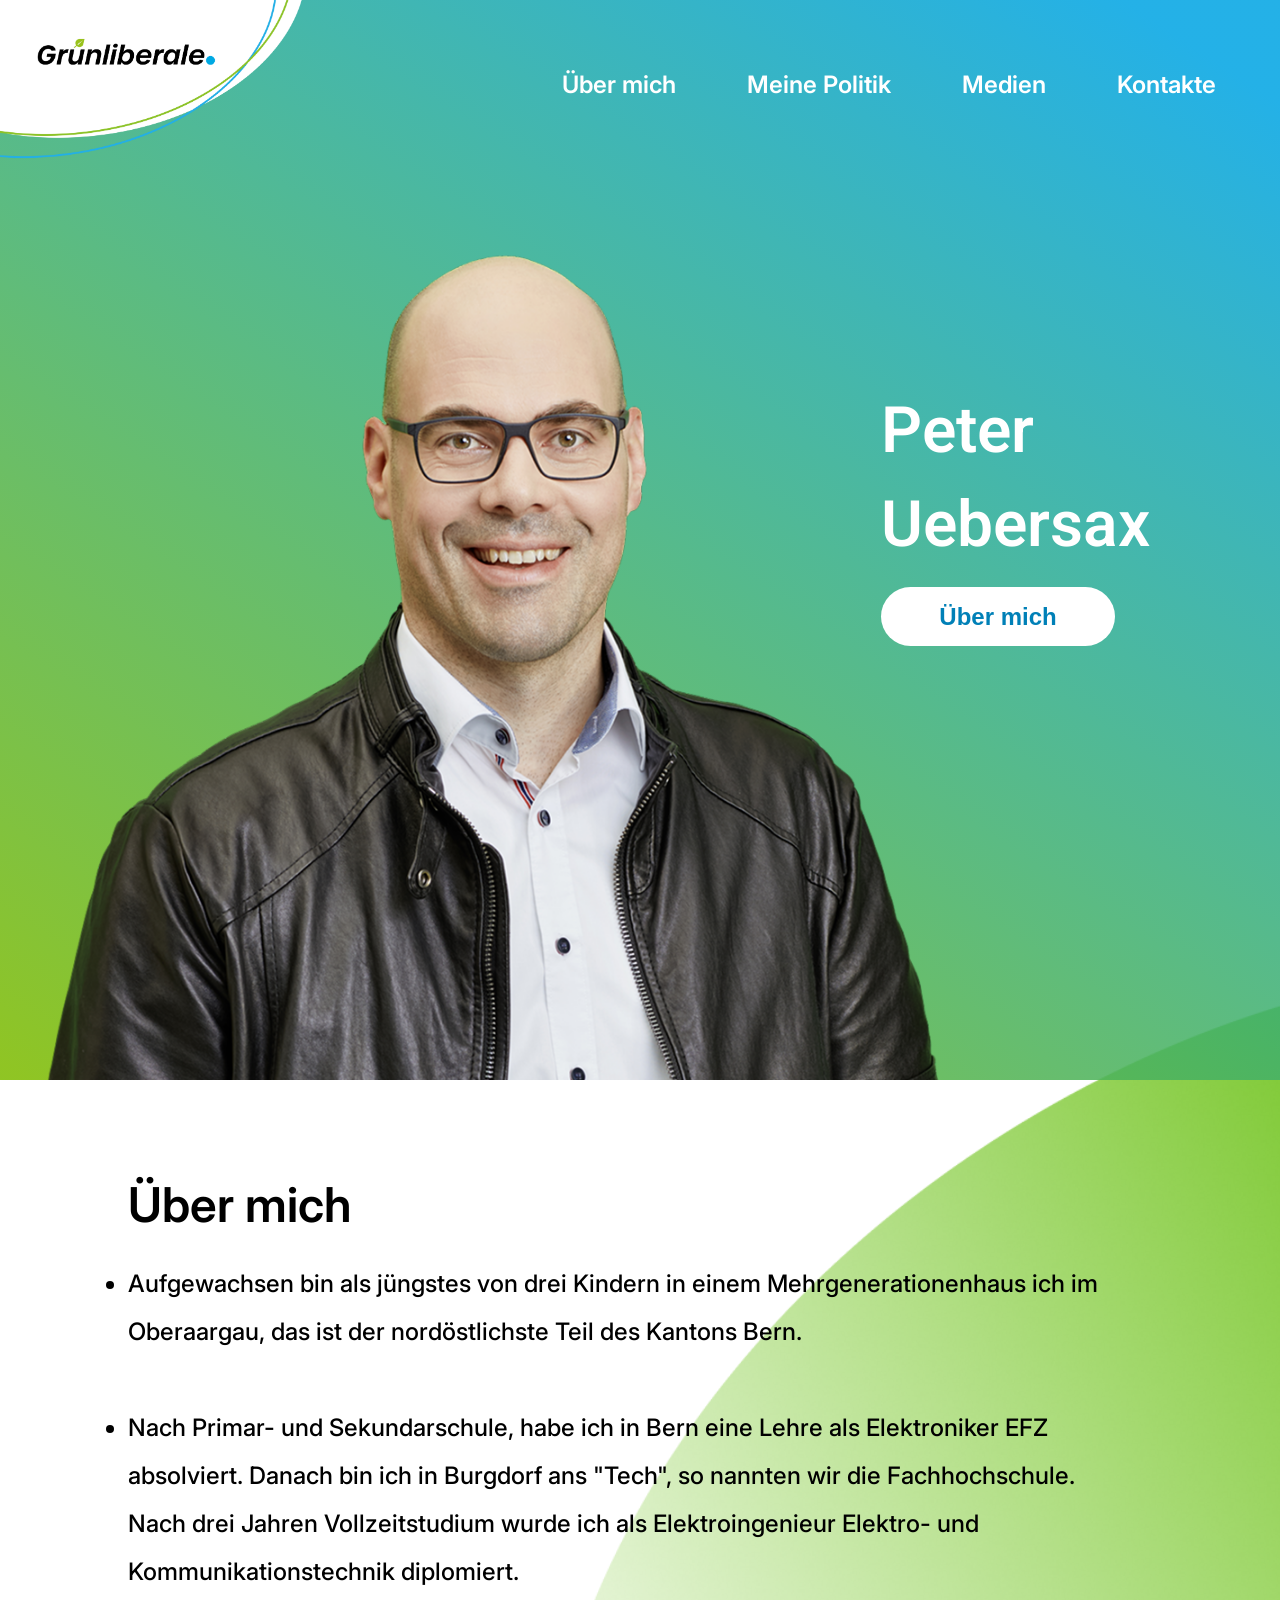
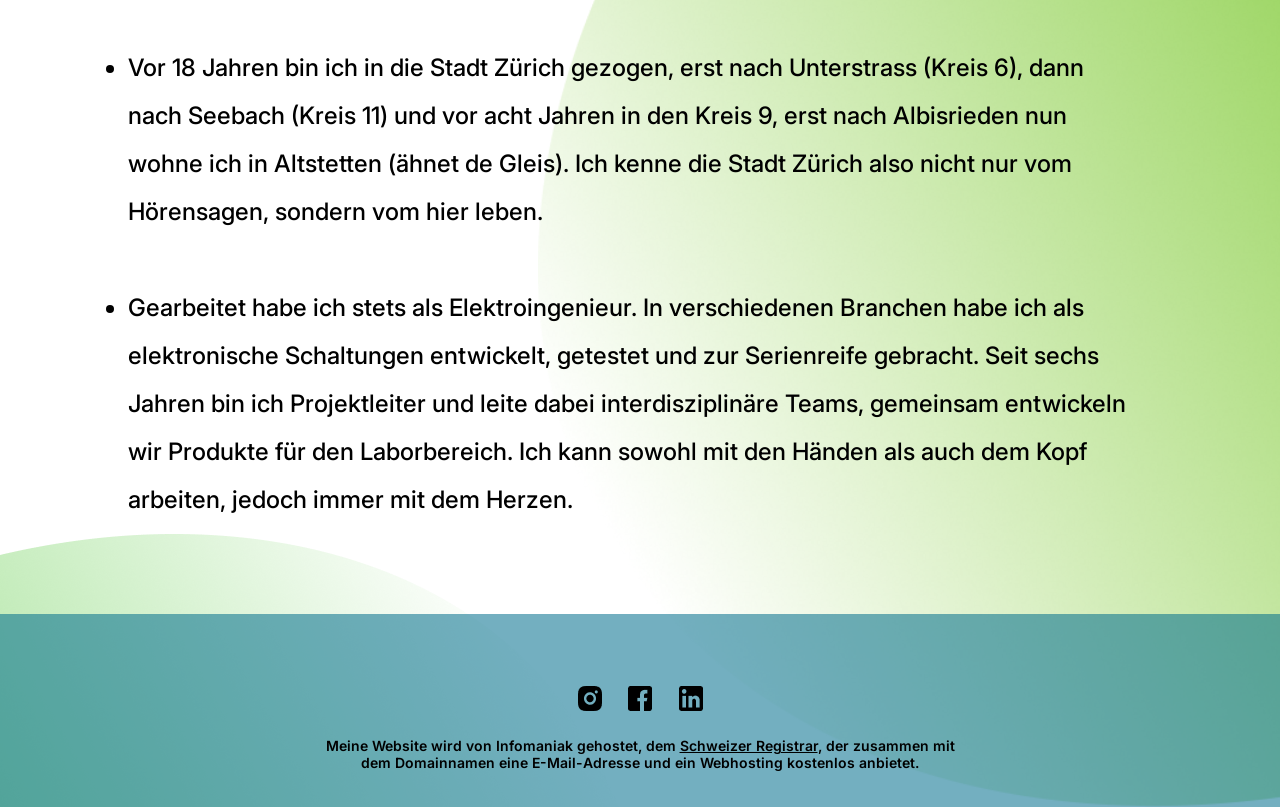
==== commit fe622c41: "politic responcive done" ====
--- a/pages/about_me.html
+++ b/pages/about_me.html
@@ -18,17 +18,17 @@
   </button>
   <nav class="burger_menu" id="burgerMenu">
     <ul class="burger_menu__list">
-      <li class="burger_menu__item"><a href="#main__title">Über mich</a></li>
-      <li class="burger_menu__item"><a href="#meine-politik">Meine Politik</a></li>
-      <li class="burger_menu__item"><a href="#medien">Medien</a></li>
-      <li class="burger_menu__item"><a href="#kontakte">Kontakte</a></li>
+      <li class="burger_menu__item"><a href="about_me.html">Über mich</a></li>
+      <li class="burger_menu__item"><a href="politic.html">Meine Politik</a></li>
+      <li class="burger_menu__item"><a href="medien.html">Medien</a></li>
+      <li class="burger_menu__item"><a href="contacts.html">Kontakte</a></li>
     </ul>
   </nav>
   <ul class="header__block">
-    <li class="header__about_me">Über mich</li>
-    <li class="header__my_politic">Meine Politik</li>
-    <li class="header__media">Medien</li>
-    <li class="header__contacts">Kontakte</li>
+    <li class="header__about_me"><a href="about_me.html">Über mich</a></li>
+    <li class="header__my_politic"><a href="politic.html">Meine Politik</a></li>
+    <li class="header__media"><a href="medien.html">Medien</a></li>
+    <li class="header__contacts"><a href="contacts.html">Kontakte</a></li>
   </ul>
     </header>
     <main class="main">
--- a/css/about_me.css
+++ b/css/about_me.css
@@ -44,6 +44,12 @@
     transform-origin: top left;
   }
 }
+a {
+  text-decoration: none;
+  color: inherit;
+  cursor: url("../img/leaf.png"), auto;
+}
+
 .header__block {
   position: absolute;
   top: 70px;
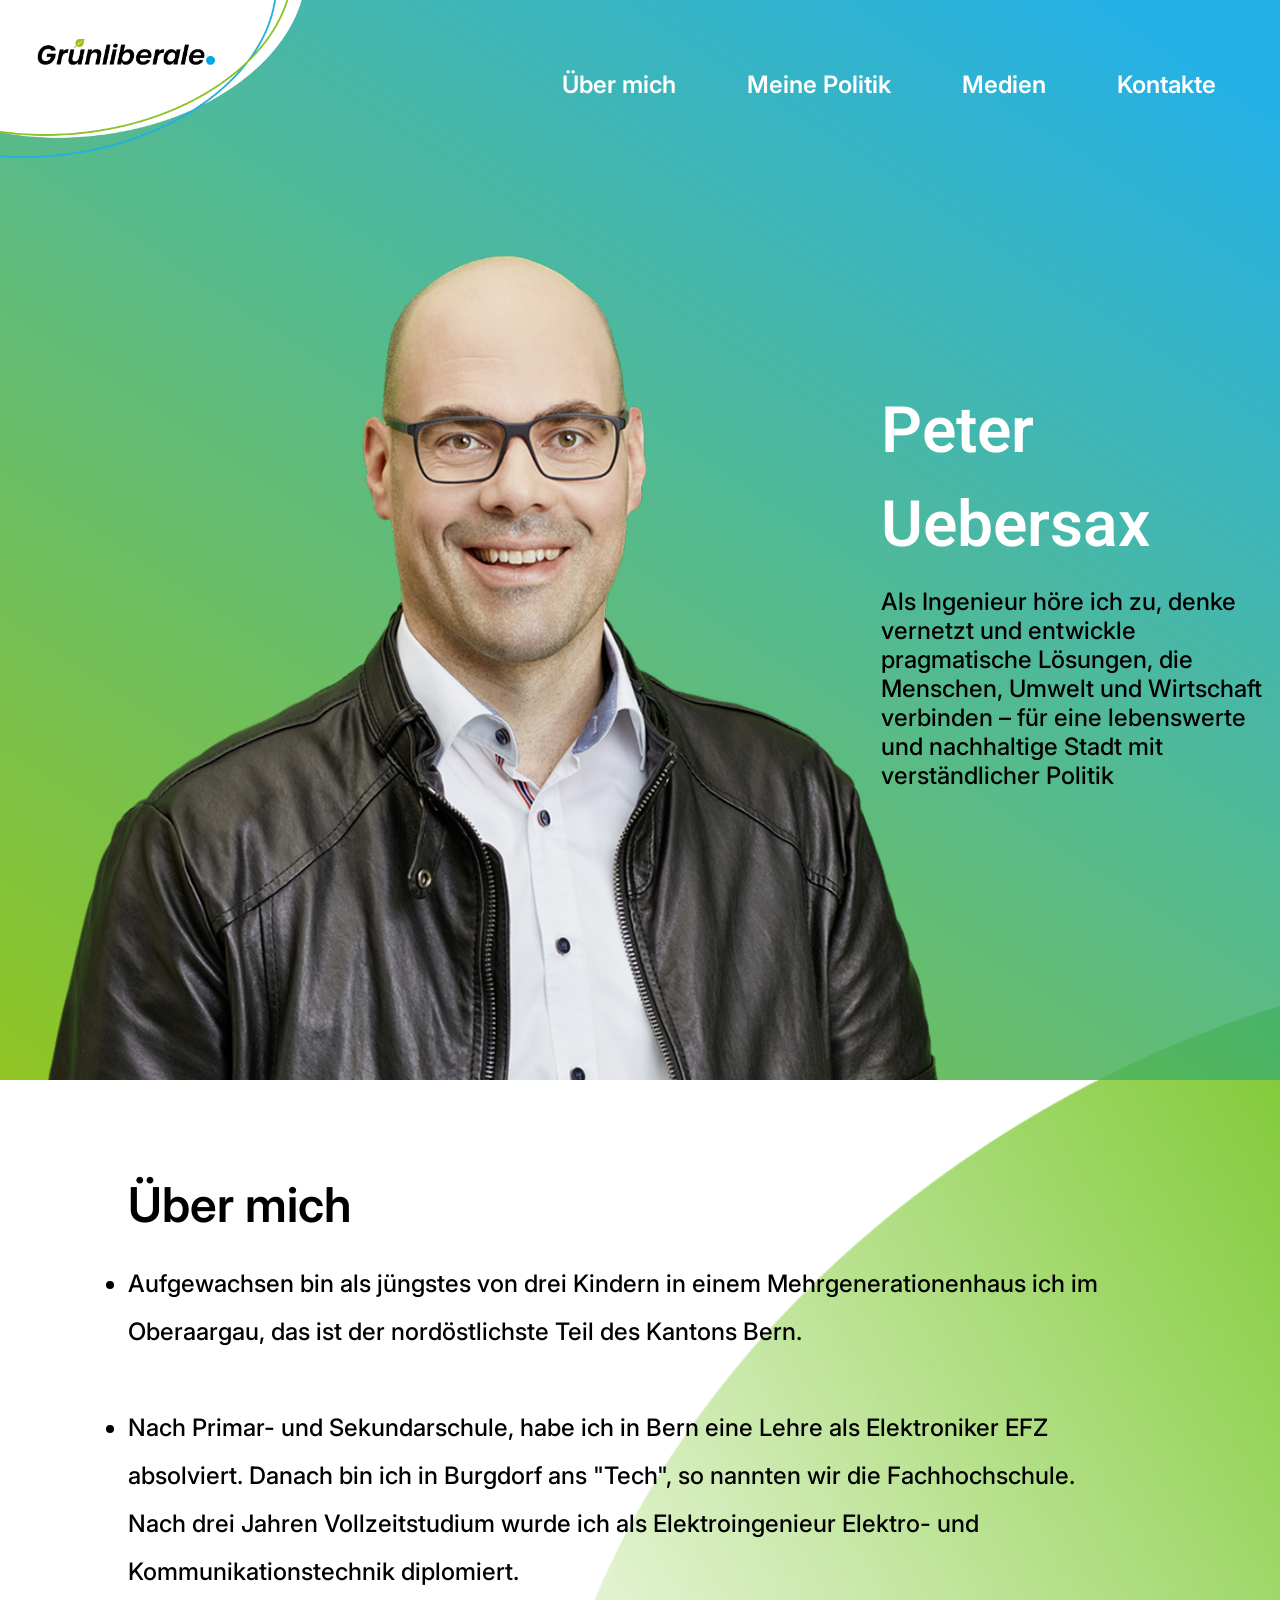
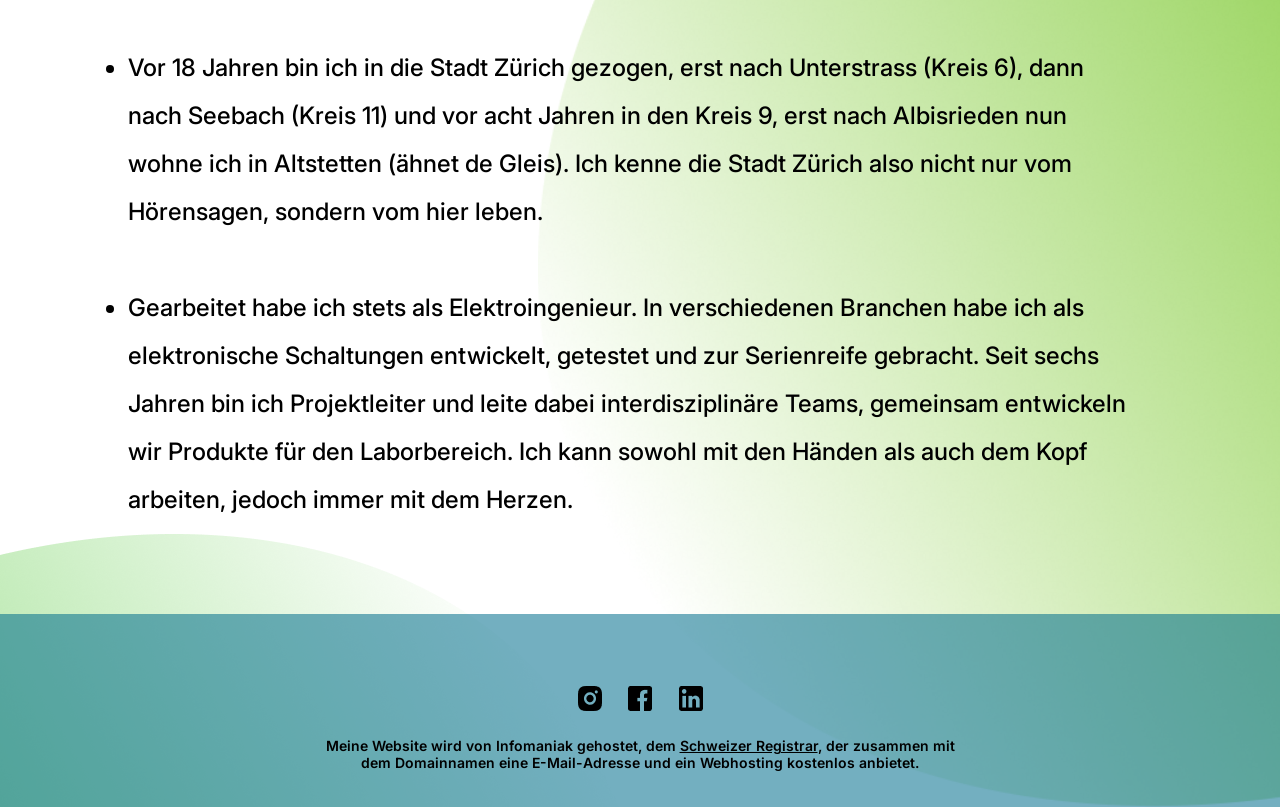
==== commit 7d8748cd: "added Peters comments . Added medien page" ====
--- a/pages/about_me.html
+++ b/pages/about_me.html
@@ -40,7 +40,8 @@
         <img class="main__img_mobile" src="/img/Peter_mobile.png" alt="" />
 
         <h1 class="main__name">Peter Uebersax</h1>
-        <a href="#main__title"><button class="main__btn">Über mich</button></a>
+        <p class="main__text">Als Ingenieur höre ich zu, denke vernetzt und entwickle pragmatische Lösungen, die Menschen, Umwelt und Wirtschaft verbinden – für eine lebenswerte und nachhaltige Stadt mit verständlicher Politik</p>
+        <!-- <a href="#main__title"><button class="main__btn">Über mich</button></a> -->
       </section>
       <section class="main__text_section">
         <h2 class="main__title" id="main__title">Über mich</h2>
--- a/css/about_me.css
+++ b/css/about_me.css
@@ -271,19 +271,9 @@
   font-size: 96px;
   vertical-align: middle;
 }
-.main__btn {
-  border-radius: 36px;
-  background-color: #ffffff;
-  width: 234px;
-  height: 59px;
-  color: #0080b7;
-  border-style: none;
-  margin-left: 881px;
-  font-weight: 600;
-  font-size: 24px;
-  cursor: url("/img/leaf.png"), auto;
-  position: relative;
-  z-index: 3;
+.main__text {
+  color: #000000;
+  padding: 0 14px 14px 881px;
 }
 .main__text_section {
   width: 80%;
@@ -356,6 +346,9 @@
     font-size: 54px;
     margin-left: -100px;
   }
+  .main__text {
+    margin-left: -100px;
+  }
   .main__btn {
     width: 14vw;
     height: 50px;
@@ -372,10 +365,9 @@
     margin-left: -290px;
     margin-top: -140px;
   }
-  .main__btn {
-    width: 14vw;
-    height: 50px;
-    margin-left: 600px;
+  .main__text {
+    margin-left: -290px;
+    font-size: 20px;
   }
   .main__slogan {
     height: 700px;
@@ -388,12 +380,11 @@
   .main__name {
     font-size: 34px;
     margin-left: -400px;
-    margin-top: -9vh;
-  }
-  .main__btn {
-    height: 45px;
+    margin-top: -250px;
+  }
+  .main__text {
     font-size: 16px;
-    margin-left: 480px;
+    margin-left: -360px;
   }
   .main__slogan {
     height: 600px;
@@ -401,17 +392,16 @@
 }
 @media (max-width: 1024px) and (max-width: 650px) {
   .main__img {
-    zoom: 40%;
+    zoom: 35%;
   }
   .main__name {
     font-size: 24px;
+    margin-left: -780px;
+    margin-top: -300px;
+  }
+  .main__text {
     margin-left: -520px;
-    margin-top: -19vh;
-  }
-  .main__btn {
     font-size: 14px;
-    margin-left: 360px;
-    height: 30px;
   }
   .main__slogan {
     height: 500px;
@@ -434,7 +424,7 @@
   }
   .main__name {
     position: absolute;
-    top: 204px;
+    top: 100px;
     right: 26px;
     font-size: 40px;
     vertical-align: middle;
@@ -442,14 +432,15 @@
     padding: 0;
     margin: 0;
   }
-  .main__btn {
-    font-size: 14px;
+  .main__text {
+    position: absolute;
+    top: 160px;
+    left: 50px;
+    font-size: 16px;
+    width: 80%;
+    max-width: none;
+    padding: 0;
     margin: 0;
-    position: absolute;
-    top: 282px;
-    right: 26px;
-    height: 33px;
-    width: 135px;
   }
   .main__slogan {
     height: 852px;
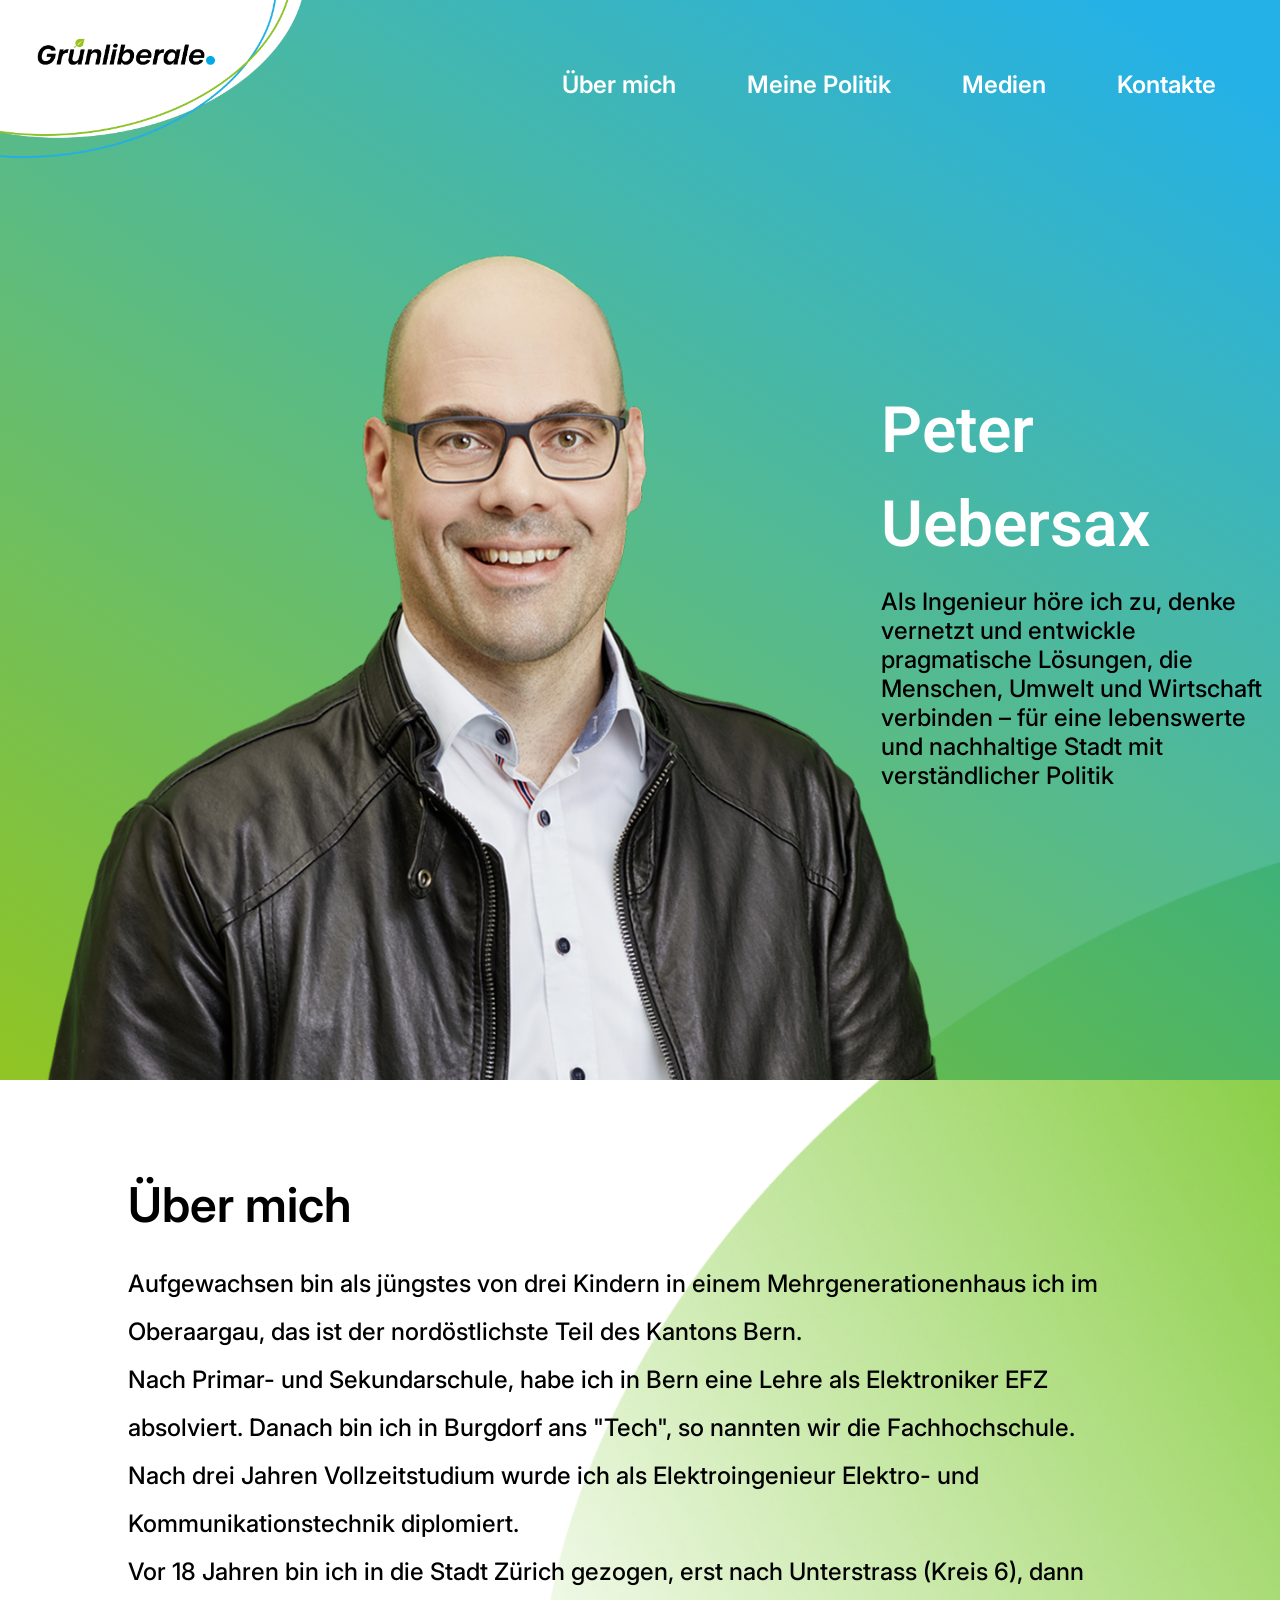
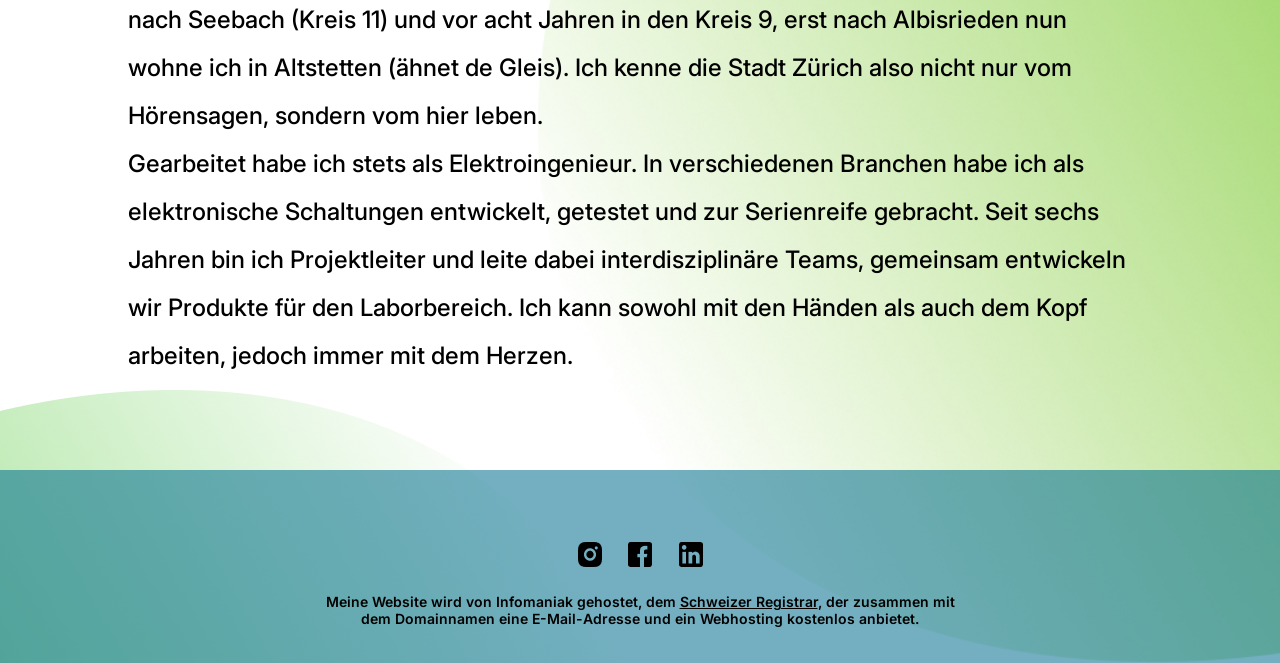
==== commit 91cb4a10: "bullet points removed" ====
--- a/pages/about_me.html
+++ b/pages/about_me.html
@@ -51,14 +51,12 @@
             Mehrgenerationenhaus ich im Oberaargau, das ist der nordöstlichste
             Teil des Kantons Bern.
           </li>
-          <br />
           <li class="main__desc__item">
             Nach Primar- und Sekundarschule, habe ich in Bern eine Lehre als
             Elektroniker EFZ absolviert. Danach bin ich in Burgdorf ans "Tech",
             so nannten wir die Fachhochschule. Nach drei Jahren Vollzeitstudium
             wurde ich als Elektroingenieur Elektro- und Kommunikationstechnik diplomiert.
           </li>
-          <br />
           <li class="main__desc__item">
             Vor 18 Jahren bin ich in die Stadt Zürich gezogen, erst nach
             Unterstrass (Kreis 6), dann nach Seebach (Kreis 11) und vor acht
@@ -66,7 +64,6 @@
             Altstetten (ähnet de Gleis). Ich kenne die Stadt Zürich also nicht
             nur vom Hörensagen, sondern vom hier leben.
           </li>
-          <br />
           <li class="main__desc__item">
             Gearbeitet habe ich stets als Elektroingenieur. In verschiedenen
             Branchen habe ich als elektronische Schaltungen entwickelt, getestet
--- a/css/about_me.css
+++ b/css/about_me.css
@@ -300,6 +300,7 @@
   vertical-align: middle;
   padding-right: 20px;
   box-sizing: border-box;
+  list-style: none;
 }
 
 .ellipse_left {
